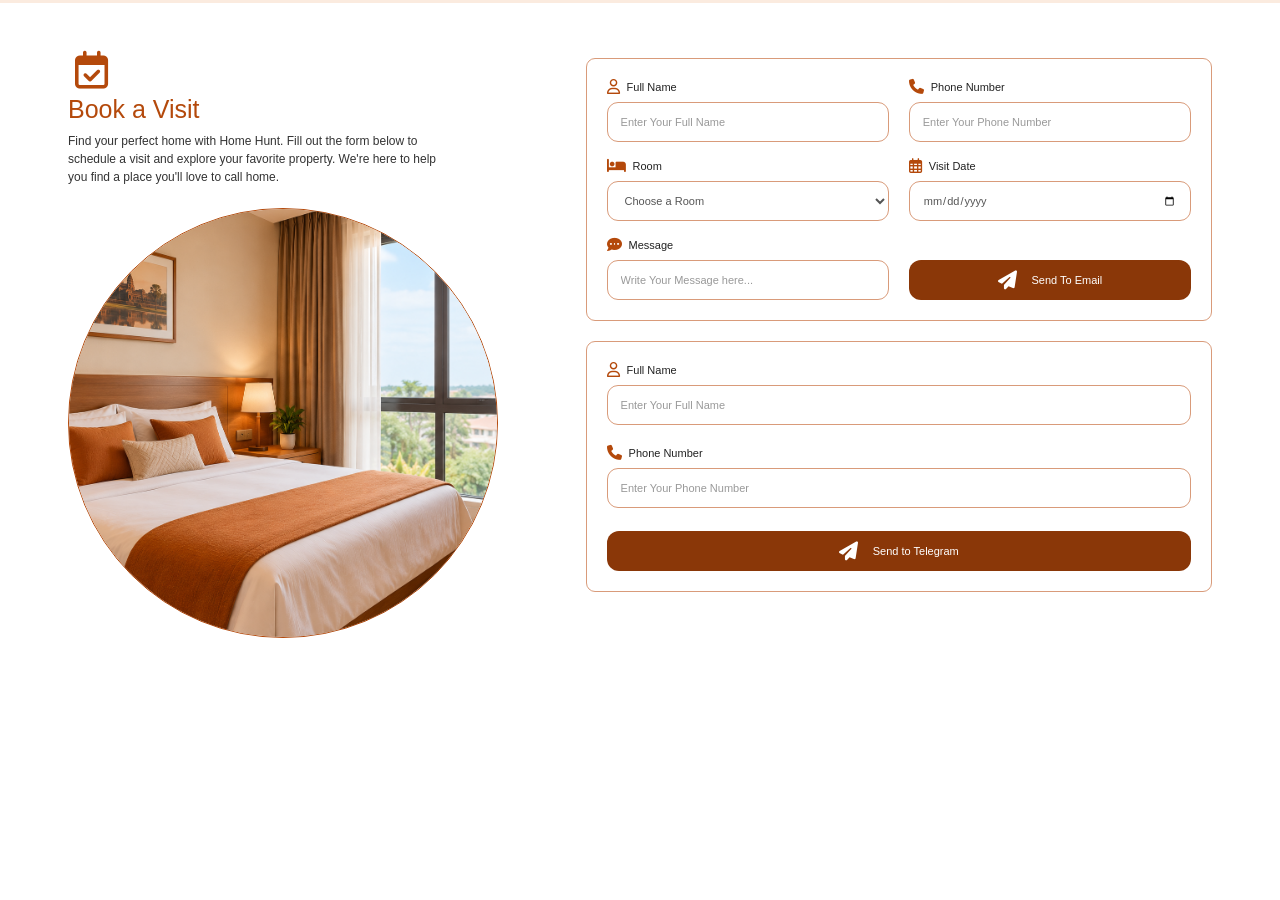
==== booknow.html @ 2856c944 "booknow" ====
<!DOCTYPE html>
<html lang="en">
<head>
    <meta charset="UTF-8">
    <meta name="viewport" content="width=device-width, initial-scale=1.0">
    <title>Home Hunt KH - Book a Visit</title>
    <link rel="stylesheet" href="style-booknow.css">

    <!-- Font Awesome Icons -->
    <link rel="stylesheet"
          href="https://cdnjs.cloudflare.com/ajax/libs/font-awesome/6.5.2/css/all.min.css">
</head>

<body>

    <main class="book-visit-container">

        <!-- LEFT SECTION -->
        <section class="left-section">

            <div class="calendar-icon">
                <i class="fa-regular fa-calendar-check"></i>
            </div>

            <h1>Book a Visit</h1>

            <p class="description">
                Find your perfect home with Home Hunt. Fill out the form below
                to schedule a visit and explore your favorite property.
                We're here to help you find a place you'll love to call home.
            </p>

            <div class="bedroom-image">
                <img
                    src="Pictures/1225439f-7d22-47d1-ad67-9767f32e167a.png"
                    alt="Beautiful bedroom"
                >
            </div>

        </section>


        <!-- RIGHT SECTION -->
        <section class="right-section">

            <!-- EMAIL FORM -->
            <form class="form-card email-form">

                <div class="form-grid">

                    <!-- Full Name -->
                    <div class="form-group">
                        <label for="email-name">
                            <i class="fa-regular fa-user"></i>
                            Full Name
                        </label>

                        <input
                            type="text"
                            id="email-name"
                            name="name"
                            placeholder="Enter Your Full Name"
                            required
                        >
                    </div>


                    <!-- Phone Number -->
                    <div class="form-group">
                        <label for="email-phone">
                            <i class="fa-solid fa-phone"></i>
                            Phone Number
                        </label>

                        <input
                            type="tel"
                            id="email-phone"
                            name="phone"
                            placeholder="Enter Your Phone Number"
                            required
                        >
                    </div>


                    <!-- Room -->
                    <div class="form-group">
                        <label for="room">
                            <i class="fa-solid fa-bed"></i>
                            Room
                        </label>

                        <select id="room" name="room" required>
                            <option value="" selected disabled>
                                Choose a Room
                            </option>
                            <option value="single-room">Single Room</option>
                            <option value="double-room">Double Room</option>
                            <option value="apartment">Apartment</option>
                            <option value="villa">Villa</option>
                        </select>
                    </div>


                    <!-- Visit Date -->
                    <div class="form-group">
                        <label for="visit-date">
                            <i class="fa-regular fa-calendar-days"></i>
                            Visit Date
                        </label>

                        <input
                            type="date"
                            id="visit-date"
                            name="visit-date"
                            required
                        >
                    </div>


                    <!-- Message -->
                    <div class="form-group">
                        <label for="message">
                            <i class="fa-solid fa-comment-dots"></i>
                            Message
                        </label>

                        <input
                            type="text"
                            id="message"
                            name="message"
                            placeholder="Write Your Message here..."
                        >
                    </div>


                    <!-- Email Button -->
                    <div class="button-group">
                        <button type="button" class="send-button">
                            <i class="fa-solid fa-paper-plane"></i>
                            <span>Send To Email</span>
                        </button>
                    </div>

                </div>

            </form>


            <!-- TELEGRAM FORM -->
            <form class="form-card telegram-form">

                <!-- Full Name -->
                <div class="form-group">
                    <label for="telegram-name">
                        <i class="fa-regular fa-user"></i>
                        Full Name
                    </label>

                    <input
                        type="text"
                        id="telegram-name"
                        name="telegram-name"
                        placeholder="Enter Your Full Name"
                        required
                    >
                </div>


                <!-- Phone Number -->
                <div class="form-group">
                    <label for="telegram-phone">
                        <i class="fa-solid fa-phone"></i>
                        Phone Number
                    </label>

                    <input
                        type="tel"
                        id="telegram-phone"
                        name="telegram-phone"
                        placeholder="Enter Your Phone Number"
                        required
                    >
                </div>


                <!-- Telegram Button -->
                <button type="button" class="send-button telegram-button">
                    <i class="fa-solid fa-paper-plane"></i>
                    <span>Send to Telegram</span>
                </button>

            </form>

        </section>

    </main>

</body>
</html>
---- style-booknow.css ----
/* =========================
   GENERAL STYLES
========================= */

* {
    margin: 0;
    padding: 0;
    box-sizing: border-box;
}

body {
    font-family: Arial, Helvetica, sans-serif;
    background-color: #ffffff;
    color: #333333;
    border-top: 3px solid #FBEBDF;
}

.book-visit-container {
    width: 100%;
    max-width: 1200px;
    min-height: 435px;
    margin: 0 auto;
    padding: 45px 28px 30px;

    display: flex;
    justify-content: space-between;
    align-items: flex-start;
    gap: 45px;
}


/* =========================
   LEFT SECTION
========================= */

.left-section {
    width: 43%;
    display: flex;
    flex-direction: column;
    align-items: flex-start;
}


/* Calendar Icon */

.calendar-icon {
    width: 46px;
    height: 43px;

    display: flex;
    justify-content: center;
    align-items: center;

    color: #B4490B;
    font-size: 38px;

    margin-bottom: 4px;
}


/* Title */

.left-section h1 {
    color: #B4490B;
    font-size: 25px;
    font-weight: 500;
    margin-bottom: 8px;
}


/* Description */

.description {
    max-width: 390px;
    font-size: 12px;
    line-height: 1.5;
    color: #333333;
    margin-bottom: 22px;
}


/* Bedroom Image */

.bedroom-image {
    width: 100%;
    max-width: 430px;
    aspect-ratio: 1 / 1;

    border: 1px solid #B4490B;
    border-radius: 50%;

    overflow: hidden;
}

.bedroom-image img {
    width: 100%;
    height: 100%;

    display: block;
    object-fit: cover;
    object-position: center;
}


/* =========================
   RIGHT SECTION
========================= */

.right-section {
    width: 57%;

    display: flex;
    flex-direction: column;
    gap: 20px;

    padding-top: 10px;
}


/* Form Cards */

.form-card {
    width: 100%;
    padding: 20px;

    border: 1px solid #D99B7A;
    border-radius: 9px;

    background-color: #ffffff;
}


/* =========================
   EMAIL FORM
========================= */

.form-grid {
    display: grid;
    grid-template-columns: 1fr 1fr;
    gap: 16px 20px;
}


/* Form Groups */

.form-group {
    width: 100%;
    display: flex;
    flex-direction: column;
    gap: 8px;
}


/* Labels */

.form-group label {
    display: flex;
    align-items: center;
    gap: 7px;

    font-size: 11px;
    color: #222222;
    font-weight: 500;
}

.form-group label i {
    color: #B4490B;
    font-size: 15px;
}


/* Inputs and Select */

.form-group input,
.form-group select {
    width: 100%;
    height: 40px;

    padding: 0 13px;

    border: 1px solid #D99B7A;
    border-radius: 11px;

    outline: none;
    background-color: #ffffff;

    font-family: inherit;
    font-size: 11px;
    color: #555555;

    transition: border-color 0.3s ease;
}


/* Placeholder */

.form-group input::placeholder {
    color: #999999;
}


/* Focus Effect */

.form-group input:focus,
.form-group select:focus {
    border-color: #B4490B;
}


/* =========================
   BUTTONS
========================= */

.button-group {
    display: flex;
    align-items: flex-end;
}

.send-button {
    width: 100%;
    height: 40px;

    display: flex;
    justify-content: center;
    align-items: center;
    gap: 15px;

    border: none;
    border-radius: 12px;

    background-color: #8A3708;
    color: #ffffff;

    font-family: inherit;
    font-size: 11px;

    cursor: pointer;
    transition: background-color 0.3s ease;
}

.send-button i {
    font-size: 19px;
}

.send-button:hover {
    background-color: #B4490B;
}


/* =========================
   TELEGRAM FORM
========================= */

.telegram-form {
    display: flex;
    flex-direction: column;
    gap: 20px;
}


/* Telegram Button */

.telegram-button {
    margin-top: 3px;
}


/* =========================
   RESPONSIVE DESIGN
========================= */

@media (max-width: 768px) {

    .book-visit-container {
        flex-direction: column;
        align-items: center;
        padding: 30px 20px;
        gap: 30px;
    }

    .left-section,
    .right-section {
        width: 100%;
    }

    .left-section {
        align-items: center;
        text-align: center;
    }

    .description {
        max-width: 450px;
    }

    .bedroom-image {
        width: 75%;
        max-width: 350px;
    }

    .right-section {
        padding-top: 0;
    }

    .form-card {
        padding: 18px;
    }

}


@media (max-width: 480px) {

    .book-visit-container {
        padding: 25px 15px;
    }

    .form-grid {
        grid-template-columns: 1fr;
        gap: 18px;
    }

    .form-card {
        padding: 16px;
    }

    .left-section h1 {
        font-size: 23px;
    }

    .bedroom-image {
        width: 85%;
    }

    .form-group input,
    .form-group select {
        height: 42px;
    }

}
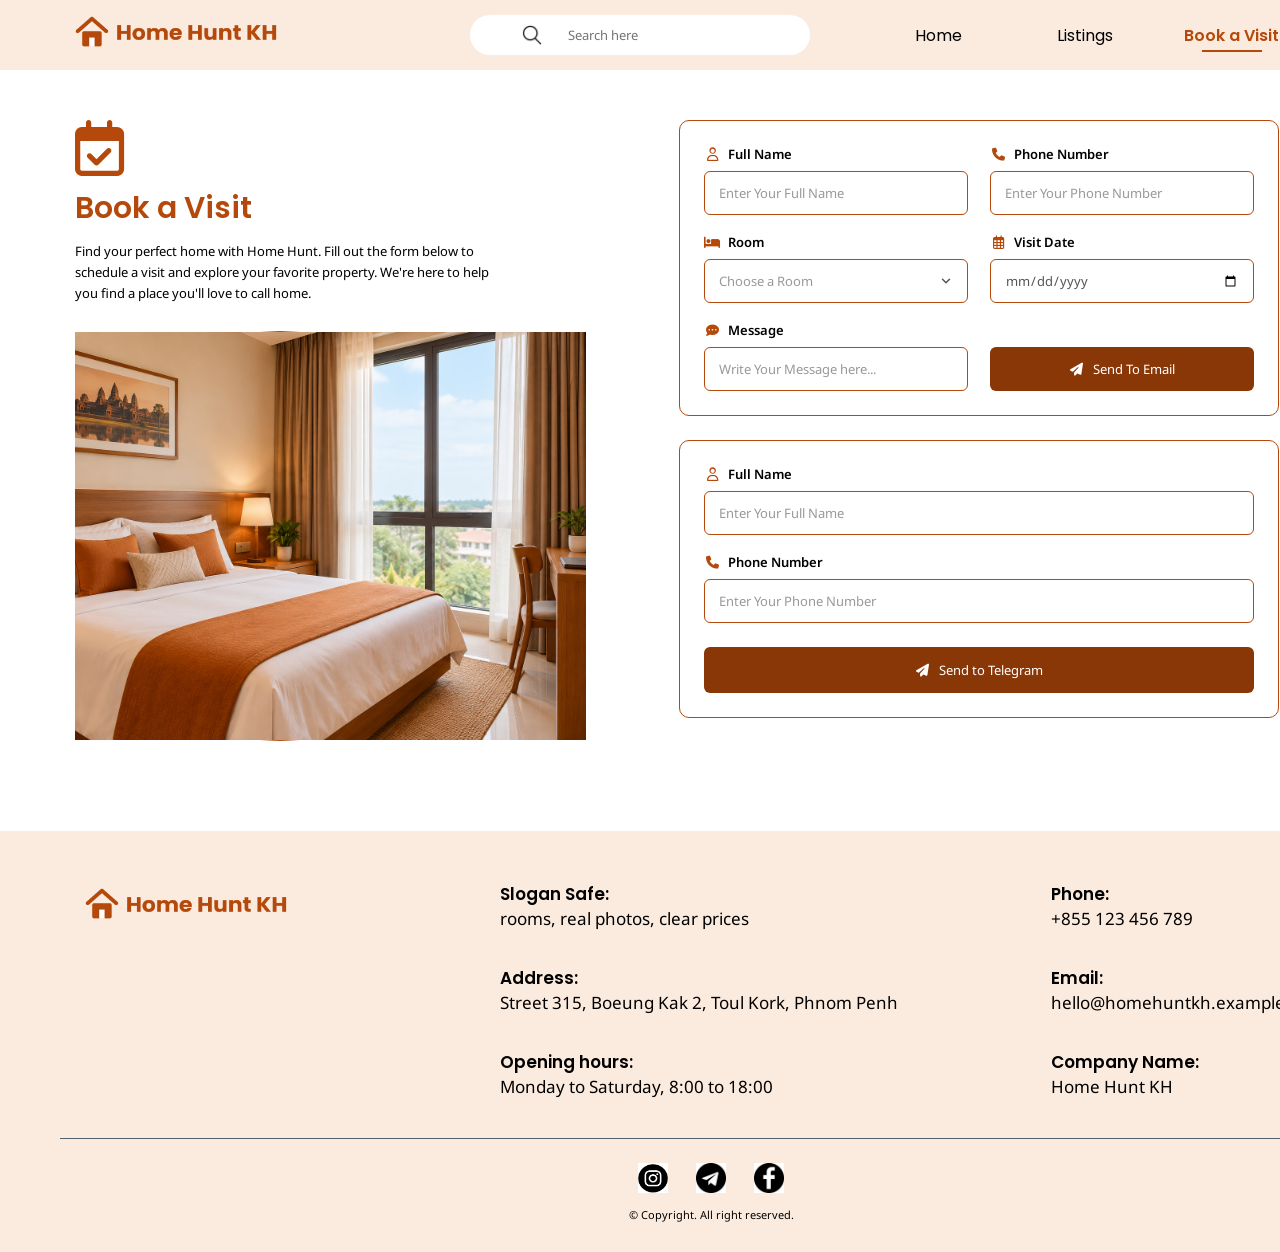
==== commit 095e8e6f: "Just Changed" ====
--- a/booknow.html
+++ b/booknow.html
@@ -9,9 +9,60 @@
     <!-- Font Awesome Icons -->
     <link rel="stylesheet"
           href="https://cdnjs.cloudflare.com/ajax/libs/font-awesome/6.5.2/css/all.min.css">
+    <link rel="preconnect" href="https://fonts.googleapis.com">
+    <link rel="preconnect" href="https://fonts.gstatic.com" crossorigin>
+    <link href="https://fonts.googleapis.com/css2?family=Noto+Sans:wght@400;600&family=Poppins:wght@400;600;700&display=swap" rel="stylesheet">
+    <link rel="icon" href="/image/icon.png">
+    <script>
+        document.addEventListener('DOMContentLoaded', function () {
+            const links = document.querySelectorAll('.nav-bar-header a');
+            const currentPage = window.location.pathname.split('/').pop() || 'index.html';
+
+            function setActive(activeLink) {
+                links.forEach(function (l) {
+                    l.classList.remove('active');
+                });
+                activeLink.classList.add('active');
+            }
+
+            links.forEach(function (link) {
+                // if the link goes to the page you are on, mark it active
+                if (link.getAttribute('href') === currentPage) {
+                    setActive(link);
+                }
+
+                // when you click a link, move the active style to it
+                link.addEventListener('click', function () {
+                    setActive(link);
+                });
+            });
+        });
+    </script>
 </head>
 
 <body>
+        <header>
+            <div class="container-header">
+
+                <div class="logo-icon-header">
+                    <img src="/image/logo.png" alt="logo" style="width: 231px; height: 47px;">
+                </div>
+                
+                <div class="search-header">
+                    <div class="icon-search">
+                        <img src="/image/icon search.jpg" alt="icon">
+                        <input type="text" placeholder="Search here">
+                    </div>
+                </div>
+
+                <div class="nav-bar-header">
+                    <a href="index.html" class="active" data-text="Home">Home</a>
+                    <a href="listing.html" data-text="Listings">Listings</a>
+                    <a href="booknow.html" data-text="Book a Visit">Book a Visit</a>
+                </div>
+
+            </div>
+        </header>
 
     <main class="book-visit-container">
 
@@ -194,6 +245,58 @@
         </section>
 
     </main>
-
+<footer>
+
+        <div class="container-footer">
+            <div class="logo-footer">
+                <img src="/image/logo.png" alt="logo" style="width: 231px; height: 47px;">
+            </div>
+
+            <div class="text-left">
+                <div>
+                    <p>Slogan Safe:</p>
+                    <p>rooms, real photos, clear prices</p>
+                </div>
+
+                <div>
+                    <p>Address:</p>
+                    <p>Street 315, Boeung Kak 2, Toul Kork, Phnom Penh</p>
+                </div>
+
+                <div>
+                    <p>Opening hours:</p>
+                    <p>Monday to Saturday, 8:00 to 18:00</p>
+                </div>
+
+            </div>
+
+            <div class="text-right">
+                <div>
+                    <p>Phone:</p>
+                    <p>+855 123 456 789</p>
+                </div>
+                <div>
+                    <p>Email:</p>
+                    <p>hello@homehuntkh.example</p>
+                </div>
+
+                <div>
+                    <p>Company Name:</p>
+                    <p>Home Hunt KH</p>
+                </div>
+
+            </div>
+
+            <div class="line"></div>
+
+            <div class="container-footer-social">
+                <div><a href="#"><img src="/image/instagram.jpg" alt="instagram" style="width: 30px; height: 30px;"></a></div>
+                <div><a href="#"><img src="/image/telegram.jpg"  alt="telegram" style="width: 30px; height: 30px;"></a></div>
+                <div><a href="#"><img src="/image/facebook.jpg"  alt="facebook" style="width: 30px; height: 30px;"></a></div>
+                <div>&copy; Copyright. All right reserved.</div>
+            </div>
+        </div>
+
+     </footer>
 </body>
 </html>
--- a/style-booknow.css
+++ b/style-booknow.css
@@ -1,339 +1,469 @@
-/* =========================
-   GENERAL STYLES
-========================= */
-
-* {
+*{
     margin: 0;
     padding: 0;
     box-sizing: border-box;
-}
-
-body {
-    font-family: Arial, Helvetica, sans-serif;
-    background-color: #ffffff;
-    color: #333333;
-    border-top: 3px solid #FBEBDF;
-}
-
-.book-visit-container {
+    overflow-x: hidden;
+    width: 1440px;
+    scroll-behavior: smooth;
+}
+body{
+    font-family: 'Noto Sans', sans-serif;
+}
+
+input,
+select,
+button,
+textarea{
+    font-family: inherit;
+}
+
+h1, h2, h3, h4{
+    font-family: 'Poppins', 'Noto Sans', sans-serif;
+}
+/*Header of the website*/
+header{
+    position: fixed;
+    top: 0;
+    left: 0;
     width: 100%;
-    max-width: 1200px;
-    min-height: 435px;
-    margin: 0 auto;
-    padding: 45px 28px 30px;
-
+    z-index: 1000;
+}
+.container-header{
+     width: 1440px;
+    height: 70px;
+
+    background-color: #FBEBDF;
+
+    padding-left: 60px;
+
+    display: flex;
+    flex-direction: row;
+    justify-content: space-around;
+    align-items: center;
+
+}
+.icon-search {
+    width: 340px;
+    height: 40px;
+    background-color: white;
+    border-radius: 30px;
+    padding-left: 50px;
+    padding-right: 24px;
+    display: flex;
+    align-items: center;
+    gap: 24px;
+}
+
+.icon-search img {
+    width: 24px;
+    height: 24px;
+    }
+
+    .icon-search input {
+    flex: 1;
+    border: none;
+    outline: none;
+    background: transparent;
+    font-size: 13px;
+}
+.nav-bar-header{
     display: flex;
     justify-content: space-between;
+    align-items: center;
+    gap: 30px;
+
+    font-family: 'Poppins', 'Noto Sans', sans-serif;
+    font-size: 16px;
+
+    margin-right: 150px;
+}
+
+.nav-bar-header a{
+    position: relative;
+    display: inline-flex;
+    flex-direction: column;
+    align-items: center;
+    padding: 4px 0;
+
+    text-decoration: none;
+    color: #000;
+    transition: color 0.3s ease;
+}
+
+.nav-bar-header a::before{
+    content: attr(data-text);
+    font-weight: 600;
+    height: 0;
+    overflow: hidden;
+    visibility: hidden;
+}
+
+/* the line under the text */
+.nav-bar-header a::after{
+    content: "";
+    position: absolute;
+    left: 0;
+    bottom: 0;
+    width: 60px;
+    height: 2px;
+    background-color: #B4490B;          
+
+    transform: scaleX(0);               
+    transform-origin: left;             
+    transition: transform 0.3s ease;
+
+    margin-left: 29px;
+}
+
+/* on hover (and keyboard focus) */
+.nav-bar-header a:hover,
+.nav-bar-header a:focus-visible{
+    color: #B4490B;
+    font-weight: 600;
+}
+
+.nav-bar-header a:hover::after,
+.nav-bar-header a:focus-visible::after{
+    transform: scaleX(1);               
+}
+.nav-bar-header a.active{
+    color: #B4490B;
+    font-weight: 600;
+}
+
+.nav-bar-header a.active::after{
+    transform: scaleX(1);
+}
+
+/*Book a Visit*/
+.book-visit-container{
+    width: 1204px;
+    margin: 120px 0 90px 75px;
+
+    display: grid;
+    grid-template-columns: 1fr 600px;
+    column-gap: 64px;
+    align-items: start;
+}
+
+.book-visit-container *{
+    width: auto;
+    overflow: visible;
+}
+
+/* left side */
+.book-visit-container .left-section{
+    display: flex;
+    flex-direction: column;
     align-items: flex-start;
-    gap: 45px;
-}
-
-
-/* =========================
-   LEFT SECTION
-========================= */
-
-.left-section {
-    width: 43%;
-    display: flex;
-    flex-direction: column;
-    align-items: flex-start;
-}
-
-
-/* Calendar Icon */
-
-.calendar-icon {
-    width: 46px;
-    height: 43px;
-
-    display: flex;
-    justify-content: center;
-    align-items: center;
-
+}
+
+.book-visit-container .calendar-icon i{
+    font-size: 56px;
     color: #B4490B;
-    font-size: 38px;
-
-    margin-bottom: 4px;
-}
-
-
-/* Title */
-
-.left-section h1 {
+}
+
+.book-visit-container .left-section h1{
+    margin-top: 10px;
+    font-family: 'Poppins', 'Noto Sans', sans-serif;
+    font-size: 30px;
+    font-weight: 600;
     color: #B4490B;
-    font-size: 25px;
-    font-weight: 500;
-    margin-bottom: 8px;
-}
-
-
-/* Description */
-
-.description {
-    max-width: 390px;
-    font-size: 12px;
-    line-height: 1.5;
-    color: #333333;
-    margin-bottom: 22px;
-}
-
-
-/* Bedroom Image */
-
-.bedroom-image {
-    width: 100%;
-    max-width: 430px;
-    aspect-ratio: 1 / 1;
-
+}
+
+.book-visit-container .description{
+    max-width: 420px;
+    margin-top: 10px;
+    font-family: 'Noto Sans', sans-serif;
+    font-size: 13px;
+    line-height: 1.6;
+    color: #000;
+}
+
+.book-visit-container .bedroom-image{
+    margin-top: 28px;
+}
+
+.book-visit-container .bedroom-image img{
+    display: block;
+    width: 410px;
+    height: 410px;
+    object-fit: cover;
+    object-position: center;
     border: 1px solid #B4490B;
     border-radius: 50%;
-
-    overflow: hidden;
-}
-
-.bedroom-image img {
-    width: 100%;
-    height: 100%;
-
-    display: block;
-    object-fit: cover;
-    object-position: center;
-}
-
-
-/* =========================
-   RIGHT SECTION
-========================= */
-
-.right-section {
-    width: 57%;
-
-    display: flex;
-    flex-direction: column;
-    gap: 20px;
-
-    padding-top: 10px;
-}
-
-
-/* Form Cards */
-
-.form-card {
-    width: 100%;
-    padding: 20px;
-
-    border: 1px solid #D99B7A;
-    border-radius: 9px;
-
-    background-color: #ffffff;
-}
-
-
-/* =========================
-   EMAIL FORM
-========================= */
-
-.form-grid {
+}
+
+/* right side */
+.book-visit-container .right-section{
+    display: flex;
+    flex-direction: column;
+    gap: 24px;
+}
+
+.book-visit-container .form-card{
+    padding: 24px;
+    background: #fff;
+    border: 1px solid #B4490B;
+    border-radius: 10px;
+}
+
+.book-visit-container .email-form .form-grid{
     display: grid;
     grid-template-columns: 1fr 1fr;
-    gap: 16px 20px;
-}
-
-
-/* Form Groups */
-
-.form-group {
+    gap: 18px 22px;
+}
+
+.book-visit-container .telegram-form{
+    display: flex;
+    flex-direction: column;
+    gap: 18px;
+}
+
+.book-visit-container .form-group{
+    display: flex;
+    flex-direction: column;
+    gap: 8px;
+}
+
+.book-visit-container .form-group label{
+    display: flex;
+    align-items: center;
+    gap: 8px;
+    font-family: 'Noto Sans', sans-serif;
+    font-size: 13px;
+    font-weight: 600;
+    color: #000;
+}
+
+.book-visit-container .form-group label i{
+    width: 16px;
+    text-align: center;
+    color: #B4490B;
+}
+
+.book-visit-container .form-group input,
+.book-visit-container .form-group select{
     width: 100%;
-    display: flex;
-    flex-direction: column;
-    gap: 8px;
-}
-
-
-/* Labels */
-
-.form-group label {
-    display: flex;
-    align-items: center;
-    gap: 7px;
-
+    height: 44px;
+    padding: 0 14px;
+
+    font-family: 'Noto Sans', sans-serif;
+    font-size: 13px;
+    color: #000;
+
+    background-color: #fff;
+    border: 1px solid #B4490B;
+    border-radius: 6px;
+    outline: none;
+}
+
+.book-visit-container .form-group input::placeholder{
+    color: #999;
+}
+
+.book-visit-container .form-group select{
+    cursor: pointer;
+    appearance: none;
+    -webkit-appearance: none;
+    padding-right: 40px;
+
+    background-image: url("data:image/svg+xml,%3Csvg xmlns='http://www.w3.org/2000/svg' viewBox='0 0 24 24' fill='none' stroke='%23555' stroke-width='2.5' stroke-linecap='round' stroke-linejoin='round'%3E%3Cpolyline points='6 9 12 15 18 9'/%3E%3C/svg%3E");
+    background-repeat: no-repeat;
+    background-position: right 14px center;
+    background-size: 14px 14px;
+}
+
+.book-visit-container .form-group select:required:invalid{
+    color: #999;
+}
+
+.book-visit-container .form-group input[type="date"]{
+    color: #555;
+    cursor: pointer;
+}
+
+.book-visit-container .form-group input:focus,
+.book-visit-container .form-group select:focus{
+    box-shadow: 0 0 0 3px rgba(180, 73, 11, 0.25);
+}
+
+/* buttons */
+.book-visit-container .button-group{
+    display: flex;
+    align-items: flex-end;
+}
+
+.book-visit-container .send-button{
+    width: 100%;
+    height: 44px;
+
+    display: flex;
+    align-items: center;
+    justify-content: center;
+    gap: 10px;
+
+    font-family: 'Noto Sans', sans-serif;
+    font-size: 13px;
+    color: #fff;
+
+    background-color: #8A3708;
+    border: none;
+    border-radius: 6px;
+    cursor: pointer;
+    transition: background-color 0.2s ease;
+}
+
+.book-visit-container .send-button:hover{
+    background-color: #B4490B;
+}
+
+.book-visit-container .telegram-button{
+    height: 46px;
+    margin-top: 6px;
+}
+
+/*Footer of the website*/
+footer{
+    width: 100%;
+    background-color: #FBEBDF;
+}
+
+footer .container-footer{
+    width: 1440px;
+    padding: 50px 60px 30px 60px;
+
+    display: grid;
+    grid-template-columns: repeat(3, 440px);
+    align-items: start;
+}
+
+footer .container-footer *{
+    width: auto;
+    overflow: visible;
+}
+.logo-footer{
+    margin-left: 10px;
+}
+footer .container-footer .text-left{
+    display: flex;
+    flex-direction: column;
+    gap: 35px;
+}
+
+footer .container-footer .text-right{
+    display: grid;
+    grid-template-columns: max-content;
+    justify-content: end;
+    row-gap: 35px;
+    padding-right: 95px;
+}
+footer .container-footer p{
+    margin: 0;
+    font-family: 'Noto Sans', sans-serif;
+    font-size: 17px;
+    color: #000;
+    white-space: nowrap;
+}
+
+footer .container-footer p:first-child{
+    font-family: 'Poppins', 'Noto Sans', sans-serif;
+    font-weight: 600;
+}
+
+footer .container-footer .line{
+    grid-column: 1 / -1;
+    height: 1px;
+    background-color: #52606D;
+    margin: 40px 18px 24px 0;
+}
+
+footer .container-footer .container-footer-social{
+    grid-column: 1 / -1;
+    margin-right: 18px;
+
+    display: flex;
+    flex-direction: row;
+    flex-wrap: wrap;
+    justify-content: center;
+    align-items: center;
+    gap: 14px 28px;
+}
+
+footer .container-footer .container-footer-social > div{
+    flex: 0 0 auto;
+}
+
+footer .container-footer .container-footer-social a{
+    display: block;
+    line-height: 0;
+}
+
+footer .container-footer .container-footer-social img{
+    display: block;
+    border-radius: 50%;
+}
+
+footer .container-footer .container-footer-social > div:last-child{
+    flex: 0 0 100%;
+    text-align: center;
+    font-family: 'Noto Sans', sans-serif;
     font-size: 11px;
-    color: #222222;
-    font-weight: 500;
-}
-
-.form-group label i {
-    color: #B4490B;
-    font-size: 15px;
-}
-
-
-/* Inputs and Select */
-
-.form-group input,
-.form-group select {
-    width: 100%;
-    height: 40px;
-
-    padding: 0 13px;
-
-    border: 1px solid #D99B7A;
-    border-radius: 11px;
-
-    outline: none;
-    background-color: #ffffff;
-
-    font-family: inherit;
-    font-size: 11px;
-    color: #555555;
-
-    transition: border-color 0.3s ease;
-}
-
-
-/* Placeholder */
-
-.form-group input::placeholder {
-    color: #999999;
-}
-
-
-/* Focus Effect */
-
-.form-group input:focus,
-.form-group select:focus {
-    border-color: #B4490B;
-}
-
-
-/* =========================
-   BUTTONS
-========================= */
-
-.button-group {
-    display: flex;
-    align-items: flex-end;
-}
-
-.send-button {
-    width: 100%;
-    height: 40px;
-
-    display: flex;
-    justify-content: center;
-    align-items: center;
-    gap: 15px;
-
-    border: none;
-    border-radius: 12px;
-
-    background-color: #8A3708;
-    color: #ffffff;
-
-    font-family: inherit;
-    font-size: 11px;
-
-    cursor: pointer;
-    transition: background-color 0.3s ease;
-}
-
-.send-button i {
-    font-size: 19px;
-}
-
-.send-button:hover {
-    background-color: #B4490B;
-}
-
-
-/* =========================
-   TELEGRAM FORM
-========================= */
-
-.telegram-form {
-    display: flex;
-    flex-direction: column;
-    gap: 20px;
-}
-
-
-/* Telegram Button */
-
-.telegram-button {
-    margin-top: 3px;
-}
-
-
-/* =========================
-   RESPONSIVE DESIGN
-========================= */
-
-@media (max-width: 768px) {
-
-    .book-visit-container {
-        flex-direction: column;
-        align-items: center;
-        padding: 30px 20px;
-        gap: 30px;
-    }
-
-    .left-section,
-    .right-section {
+    color: #000;
+}
+
+/*Tablet and phone*/
+@media (max-width: 1200px){
+    .container-header{
         width: 100%;
-    }
-
-    .left-section {
-        align-items: center;
-        text-align: center;
-    }
-
-    .description {
-        max-width: 450px;
-    }
-
-    .bedroom-image {
-        width: 75%;
-        max-width: 350px;
-    }
-
-    .right-section {
-        padding-top: 0;
-    }
-
-    .form-card {
+        height: auto;
+        padding: 12px 16px;
+        flex-wrap: wrap;
+        justify-content: center;
+        gap: 10px 24px;
+    }
+
+    .nav-bar-header{
+        margin-right: 0;
+    }
+
+    .book-visit-container{
+        width: auto;
+        margin: 150px 16px 60px 16px;
+        grid-template-columns: 1fr;
+        row-gap: 40px;
+    }
+
+    .book-visit-container .bedroom-image img{
+        width: 100%;
+        max-width: 410px;
+        height: auto;
+        aspect-ratio: 1 / 1;
+    }
+
+    footer .container-footer{
+        width: 100%;
+        padding: 36px 20px 24px 20px;
+        grid-template-columns: 1fr;
+        row-gap: 28px;
+    }
+
+    footer .container-footer .text-right{
+        justify-content: start;
+        padding-right: 0;
+    }
+
+    footer .container-footer .line{
+        margin: 12px 0;
+    }
+}
+
+@media (max-width: 650px){
+    .book-visit-container .email-form .form-grid{
+        grid-template-columns: 1fr;
+    }
+
+    .book-visit-container .form-card{
         padding: 18px;
     }
-
-}
-
-
-@media (max-width: 480px) {
-
-    .book-visit-container {
-        padding: 25px 15px;
-    }
-
-    .form-grid {
-        grid-template-columns: 1fr;
-        gap: 18px;
-    }
-
-    .form-card {
-        padding: 16px;
-    }
-
-    .left-section h1 {
-        font-size: 23px;
-    }
-
-    .bedroom-image {
-        width: 85%;
-    }
-
-    .form-group input,
-    .form-group select {
-        height: 42px;
-    }
-
 }
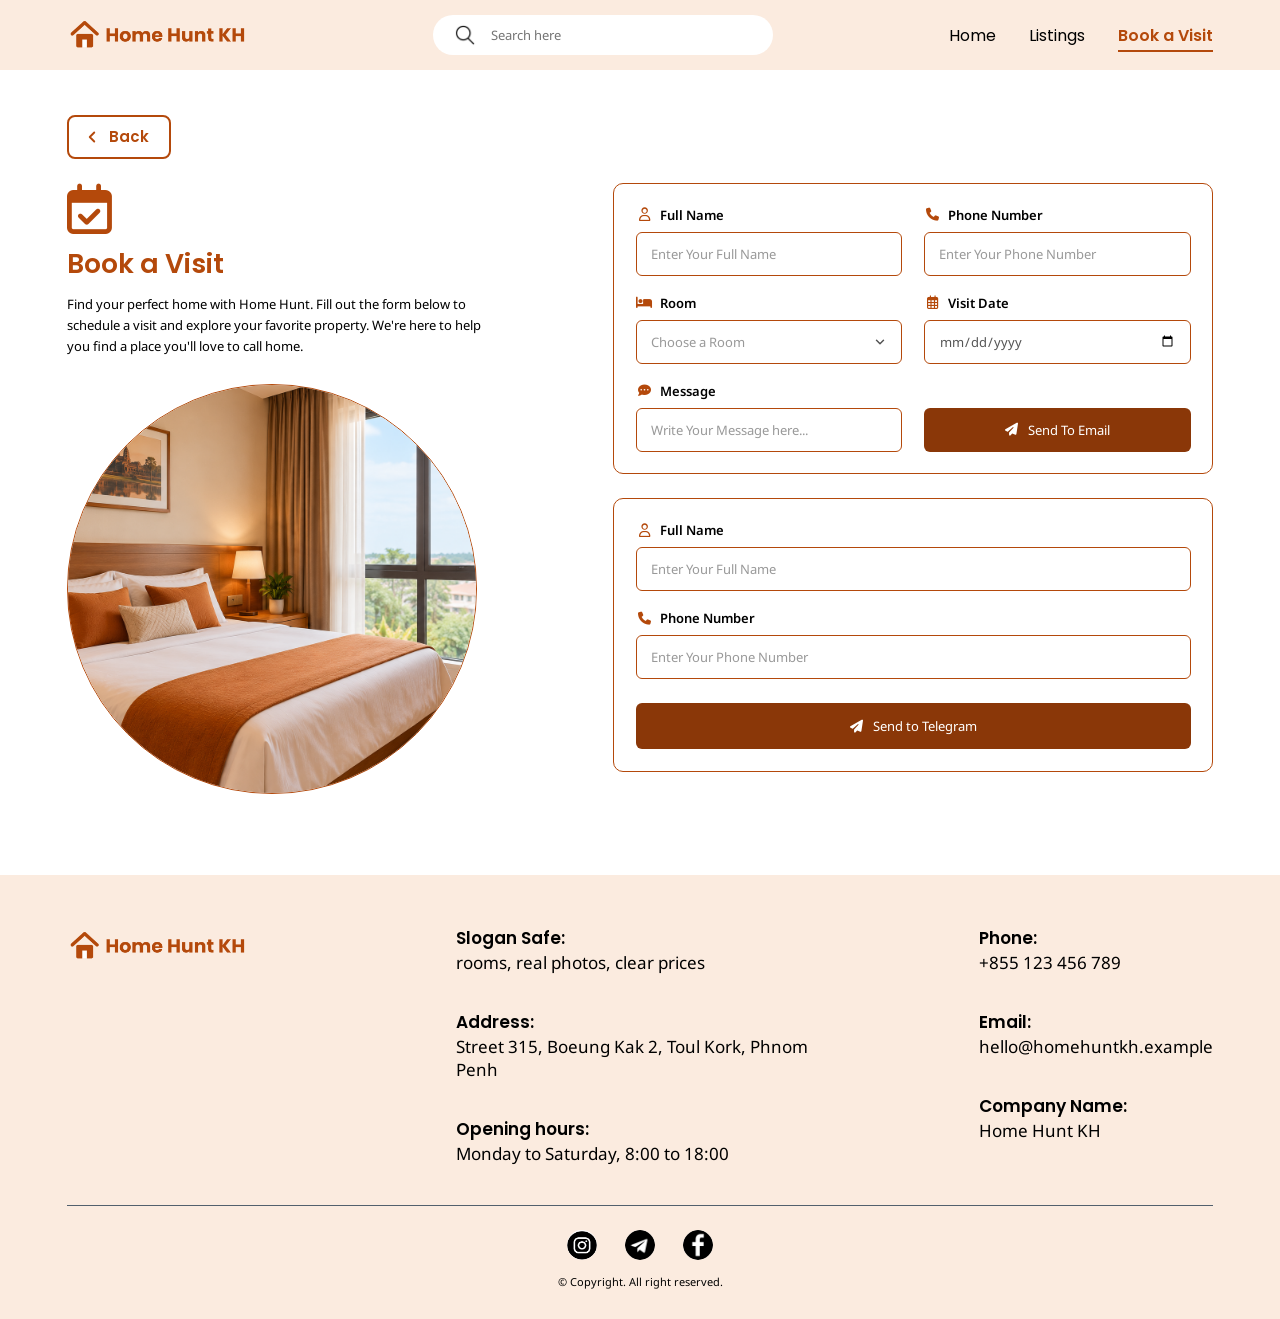
==== commit df91ac9f: "No More" ====
--- a/booknow.html
+++ b/booknow.html
@@ -56,15 +56,23 @@
                 </div>
 
                 <div class="nav-bar-header">
-                    <a href="index.html" class="active" data-text="Home">Home</a>
+                    <a href="index.html" data-text="Home">Home</a>
                     <a href="listing.html" data-text="Listings">Listings</a>
-                    <a href="booknow.html" data-text="Book a Visit">Book a Visit</a>
+                    <a href="booknow.html" class="active" data-text="Book a Visit">Book a Visit</a>
                 </div>
 
             </div>
         </header>
 
     <main class="book-visit-container">
+
+        <!-- Back button: goes to the page the visitor came from (falls back to Listings) -->
+        <div class="back-bar">
+            <a href="listing.html" class="back-button" onclick="if (history.length > 1) { history.back(); return false; }">
+                <svg width="18" height="18" viewBox="0 0 24 24" fill="none" stroke="currentColor" stroke-width="2.5" stroke-linecap="round" stroke-linejoin="round" aria-hidden="true"><polyline points="15 18 9 12 15 6"/></svg>
+                <span>Back</span>
+            </a>
+        </div>
 
         <!-- LEFT SECTION -->
         <section class="left-section">
--- a/style-booknow.css
+++ b/style-booknow.css
@@ -1,81 +1,186 @@
-*{
+/* ==========================================================
+   BOOK A VISIT PAGE - RESPONSIVE + ALIGNED STYLESHEET
+   One shared content width (--max) and one shared side gutter
+   (--edge) are used by the header, hero text, filter, rooms,
+   trust section and footer, so every section starts and ends
+   on the same left / right line on every screen size.
+
+   Needs this in the <head> of every HTML page:
+   <meta name="viewport" content="width=device-width, initial-scale=1">
+   ========================================================== */
+
+:root{
+    --brand: #B4490B;
+    --brand-dark: #8A3708;
+    --cream: #FBEBDF;
+
+    --max: 1290px;                         /* content width on big screens   */
+    --edge: clamp(16px, 5.2vw, 75px);      /* side gutter                    */
+    --header-h: 70px;                      /* header height (grows on phones)*/
+    --logo-shift: -10px;                   /* nudge logo left/right to line up (0 = none) */
+
+    /* side padding for FULL-WIDTH bars (header, hero, footer):
+       centres the content at --max and never goes below --edge */
+    --pad: max(var(--edge), calc((100% - var(--max)) / 2));
+    /* width + centring for BOXED sections (filter, rooms, trust) */
+    --box: min(var(--max), calc(100% - 2 * var(--edge)));
+}
+
+*,
+*::before,
+*::after{
     margin: 0;
     padding: 0;
     box-sizing: border-box;
+}
+
+html{
+    scroll-behavior: smooth;
+    scroll-padding-top: calc(var(--header-h) + 10px);
+    -webkit-text-size-adjust: 100%;
+}
+
+body{
+    width: 100%;
     overflow-x: hidden;
-    width: 1440px;
-    scroll-behavior: smooth;
-}
+    overflow-x: clip;
+}
+
+img{
+    display: block;
+    max-width: 100%;
+}
+
+button, input, select, textarea{
+    font: inherit;
+}
+
 body{
     font-family: 'Noto Sans', sans-serif;
 }
 
-input,
-select,
-button,
-textarea{
-    font-family: inherit;
-}
-
 h1, h2, h3, h4{
     font-family: 'Poppins', 'Noto Sans', sans-serif;
 }
-/*Header of the website*/
+
+@media (prefers-reduced-motion: reduce){
+    *{ scroll-behavior: auto !important; transition: none !important; }
+}
+
+
+/* ==========================================================
+   HEADER
+   ========================================================== */
 header{
     position: fixed;
     top: 0;
     left: 0;
     width: 100%;
     z-index: 1000;
-}
+    background-color: var(--cream);
+}
+
 .container-header{
-     width: 1440px;
-    height: 70px;
-
-    background-color: #FBEBDF;
-
-    padding-left: 60px;
+    width: 100%;
+    min-height: var(--header-h);
+    padding: 0 var(--pad);
+    background-color: var(--cream);
 
     display: flex;
     flex-direction: row;
-    justify-content: space-around;
-    align-items: center;
-
-}
-.icon-search {
-    width: 340px;
+    justify-content: space-between;
+    align-items: center;
+    gap: 12px 24px;
+}
+
+.container-header > *:first-child{ flex: 0 0 auto; }
+
+/* logo (icon + name) in the header and footer: same size rules, scales with the screen */
+.logo-icon-header,
+.logo-footer{
+    display: flex;
+    flex: 0 0 auto;
+    align-items: center;
+    gap: clamp(6px, 0.8vw, 10px);
+    margin: 0;
+    padding: 0;
+    line-height: 1;
+    text-decoration: none;
+}
+
+.logo-icon-header a,
+.logo-footer a{
+    display: flex;
+    align-items: center;
+    gap: inherit;
+    text-decoration: none;
+    color: inherit;
+}
+
+.logo-icon-header img,
+.logo-footer img{
+    display: block;
+    width: auto !important;
+    max-width: none;
+    height: clamp(30px, 3.3vw, 47px) !important;
+    margin: 0 0 0 var(--logo-shift);
+    padding: 0;
+}
+
+.logo-icon-header :is(span, p, h1, h2, h3),
+footer .container-footer .logo-footer :is(span, p, h1, h2, h3){
+    margin: 0;
+    font-family: 'Poppins', 'Noto Sans', sans-serif;
+    font-size: clamp(17px, 1.6vw, 22px);
+    font-weight: 700;
+    line-height: 1.1;
+    color: var(--brand);
+    white-space: nowrap;
+}
+
+.search-header{
+    flex: 0 1 340px;
+    min-width: 0;
+}
+
+.icon-search{
+    width: 100%;
+    min-width: 0;
     height: 40px;
-    background-color: white;
+    padding: 0 24px 0 20px;
+
+    background-color: #fff;
     border-radius: 30px;
-    padding-left: 50px;
-    padding-right: 24px;
-    display: flex;
-    align-items: center;
-    gap: 24px;
-}
-
-.icon-search img {
+
+    display: flex;
+    align-items: center;
+    gap: 14px;
+}
+
+.icon-search img{
+    flex: 0 0 auto;
     width: 24px;
     height: 24px;
-    }
-
-    .icon-search input {
+}
+
+.icon-search input{
     flex: 1;
+    min-width: 0;
     border: none;
     outline: none;
     background: transparent;
     font-size: 13px;
 }
+
 .nav-bar-header{
     display: flex;
-    justify-content: space-between;
+    justify-content: flex-end;
     align-items: center;
     gap: 30px;
+    margin: 0;
 
     font-family: 'Poppins', 'Noto Sans', sans-serif;
     font-size: 16px;
-
-    margin-right: 150px;
 }
 
 .nav-bar-header a{
@@ -87,9 +192,11 @@
 
     text-decoration: none;
     color: #000;
+    white-space: nowrap;
     transition: color 0.3s ease;
 }
 
+/* invisible bold copy of the text: stops the menu jumping when it turns bold */
 .nav-bar-header a::before{
     content: attr(data-text);
     font-weight: 600;
@@ -98,58 +205,98 @@
     visibility: hidden;
 }
 
-/* the line under the text */
+/* line under the text (centred, as wide as the text) */
 .nav-bar-header a::after{
     content: "";
     position: absolute;
     left: 0;
+    right: 0;
     bottom: 0;
-    width: 60px;
     height: 2px;
-    background-color: #B4490B;          
-
-    transform: scaleX(0);               
-    transform-origin: left;             
+    background-color: var(--brand);
+
+    transform: scaleX(0);
+    transform-origin: center;
     transition: transform 0.3s ease;
-
-    margin-left: 29px;
-}
-
-/* on hover (and keyboard focus) */
+}
+
 .nav-bar-header a:hover,
-.nav-bar-header a:focus-visible{
-    color: #B4490B;
+.nav-bar-header a:focus-visible,
+.nav-bar-header a.active{
+    color: var(--brand);
     font-weight: 600;
 }
 
 .nav-bar-header a:hover::after,
-.nav-bar-header a:focus-visible::after{
-    transform: scaleX(1);               
-}
-.nav-bar-header a.active{
-    color: #B4490B;
-    font-weight: 600;
-}
-
+.nav-bar-header a:focus-visible::after,
 .nav-bar-header a.active::after{
     transform: scaleX(1);
 }
 
-/*Book a Visit*/
+/* header: logo + search on the first row, menu on its own row */
+@media (max-width: 900px){
+    :root{ --header-h: 118px; }
+
+    .container-header{
+        padding-top: 10px;
+        padding-bottom: 8px;
+        flex-wrap: wrap;
+    }
+    .search-header{
+        flex: 1 1 180px;
+        max-width: 340px;
+    }
+    .nav-bar-header{
+        order: 3;
+        flex: 0 0 100%;
+        justify-content: flex-start;
+        gap: 22px;
+        font-size: 14px;
+
+        overflow-x: auto;
+        padding-bottom: 2px;
+        scrollbar-width: none;
+    }
+    .nav-bar-header::-webkit-scrollbar{ display: none; }
+}
+
+@media (max-width: 480px){
+    .icon-search{ height: 38px; gap: 10px; padding: 0 14px; }
+    .nav-bar-header{ gap: 18px; font-size: 13px; }
+}
+
+@media (max-width: 360px){
+    .search-header{ flex-basis: 120px; }
+    .icon-search{ padding: 0 12px; gap: 8px; }
+    .nav-bar-header{ gap: 14px; font-size: 12.5px; }
+}
+
+/* phone turned sideways: header scrolls away instead of covering the screen */
+@media (max-height: 500px) and (orientation: landscape) and (max-width: 900px){
+    header{ position: absolute; }
+}
+
+@media (hover: none) and (pointer: coarse){
+    .nav-bar-header a{ padding: 8px 0; }
+}
+
+
+/* ==========================================================
+   BOOK A VISIT
+   2 columns (info + forms) -> 1 column on tablet/phone
+   (no hero on this page, so the top margin clears the header)
+   ========================================================== */
 .book-visit-container{
-    width: 1204px;
-    margin: 120px 0 90px 75px;
+    width: var(--box);
+    margin: calc(var(--header-h) + clamp(30px, 3.5vw, 50px)) auto clamp(56px, 6.3vw, 90px);
 
     display: grid;
-    grid-template-columns: 1fr 600px;
-    column-gap: 64px;
+    grid-template-columns: minmax(0, 1fr) minmax(0, min(600px, 55%));
+    column-gap: clamp(32px, 4.4vw, 64px);
     align-items: start;
 }
 
-.book-visit-container *{
-    width: auto;
-    overflow: visible;
-}
+.book-visit-container > *{ min-width: 0; }
 
 /* left side */
 .book-visit-container .left-section{
@@ -159,39 +306,42 @@
 }
 
 .book-visit-container .calendar-icon i{
-    font-size: 56px;
-    color: #B4490B;
+    font-size: clamp(44px, 4vw, 56px);
+    color: var(--brand);
 }
 
 .book-visit-container .left-section h1{
     margin-top: 10px;
-    font-family: 'Poppins', 'Noto Sans', sans-serif;
-    font-size: 30px;
+    font-size: clamp(24px, 2.1vw, 30px);
     font-weight: 600;
-    color: #B4490B;
+    color: var(--brand);
 }
 
 .book-visit-container .description{
     max-width: 420px;
     margin-top: 10px;
-    font-family: 'Noto Sans', sans-serif;
-    font-size: 13px;
+    font-size: clamp(13px, 1vw, 14px);
     line-height: 1.6;
     color: #000;
 }
 
 .book-visit-container .bedroom-image{
+    width: min(410px, 100%);
+    aspect-ratio: 1 / 1;
     margin-top: 28px;
+
+    border: 1px solid var(--brand);
+    border-radius: 50%;
+    overflow: hidden;
 }
 
 .book-visit-container .bedroom-image img{
     display: block;
-    width: 410px;
-    height: 410px;
+    width: 100%;
+    max-width: none;
+    height: 100%;
     object-fit: cover;
     object-position: center;
-    border: 1px solid #B4490B;
-    border-radius: 50%;
 }
 
 /* right side */
@@ -199,18 +349,19 @@
     display: flex;
     flex-direction: column;
     gap: 24px;
+    min-width: 0;
 }
 
 .book-visit-container .form-card{
-    padding: 24px;
+    padding: clamp(18px, 1.7vw, 24px);
     background: #fff;
-    border: 1px solid #B4490B;
+    border: 1px solid var(--brand);
     border-radius: 10px;
 }
 
 .book-visit-container .email-form .form-grid{
     display: grid;
-    grid-template-columns: 1fr 1fr;
+    grid-template-columns: repeat(2, minmax(0, 1fr));
     gap: 18px 22px;
 }
 
@@ -224,13 +375,13 @@
     display: flex;
     flex-direction: column;
     gap: 8px;
+    min-width: 0;
 }
 
 .book-visit-container .form-group label{
     display: flex;
     align-items: center;
     gap: 8px;
-    font-family: 'Noto Sans', sans-serif;
     font-size: 13px;
     font-weight: 600;
     color: #000;
@@ -239,28 +390,26 @@
 .book-visit-container .form-group label i{
     width: 16px;
     text-align: center;
-    color: #B4490B;
+    color: var(--brand);
 }
 
 .book-visit-container .form-group input,
 .book-visit-container .form-group select{
     width: 100%;
+    min-width: 0;
     height: 44px;
     padding: 0 14px;
 
-    font-family: 'Noto Sans', sans-serif;
     font-size: 13px;
     color: #000;
 
     background-color: #fff;
-    border: 1px solid #B4490B;
+    border: 1px solid var(--brand);
     border-radius: 6px;
     outline: none;
 }
 
-.book-visit-container .form-group input::placeholder{
-    color: #999;
-}
+.book-visit-container .form-group input::placeholder{ color: #999; }
 
 .book-visit-container .form-group select{
     cursor: pointer;
@@ -274,9 +423,7 @@
     background-size: 14px 14px;
 }
 
-.book-visit-container .form-group select:required:invalid{
-    color: #999;
-}
+.book-visit-container .form-group select:required:invalid{ color: #999; }
 
 .book-visit-container .form-group input[type="date"]{
     color: #555;
@@ -292,6 +439,7 @@
 .book-visit-container .button-group{
     display: flex;
     align-items: flex-end;
+    min-width: 0;
 }
 
 .book-visit-container .send-button{
@@ -303,48 +451,110 @@
     justify-content: center;
     gap: 10px;
 
-    font-family: 'Noto Sans', sans-serif;
     font-size: 13px;
     color: #fff;
 
-    background-color: #8A3708;
+    background-color: var(--brand-dark);
     border: none;
     border-radius: 6px;
     cursor: pointer;
     transition: background-color 0.2s ease;
 }
 
-.book-visit-container .send-button:hover{
-    background-color: #B4490B;
-}
+.book-visit-container .send-button:hover{ background-color: var(--brand); }
 
 .book-visit-container .telegram-button{
     height: 46px;
     margin-top: 6px;
 }
 
-/*Footer of the website*/
+/* back button (sits above both columns, same left edge as the content) */
+.book-visit-container .back-bar{
+    grid-column: 1 / -1;
+    margin-bottom: 24px;
+}
+
+.back-button{
+    display: inline-flex;
+    align-items: center;
+    gap: 8px;
+    height: 44px;
+    padding: 0 20px 0 14px;
+
+    font-family: 'Poppins', 'Noto Sans', sans-serif;
+    font-size: 15px;
+    font-weight: 600;
+    text-decoration: none;
+    color: var(--brand);
+
+    background: #fff;
+    border: 2px solid var(--brand);
+    border-radius: 8px;
+    transition: background 0.2s ease, color 0.2s ease;
+}
+
+.back-button svg{
+    flex: 0 0 auto;
+    transition: transform 0.2s ease;
+}
+
+.back-button:hover,
+.back-button:focus-visible{
+    background: var(--brand);
+    color: #fff;
+}
+
+.back-button:hover svg,
+.back-button:focus-visible svg{ transform: translateX(-3px); }
+
+@media (hover: none) and (pointer: coarse){
+    .back-button{ min-height: 48px; }
+}
+
+/* tablet + phone: one column */
+@media (max-width: 900px){
+    .book-visit-container{
+        grid-template-columns: minmax(0, 1fr);
+        row-gap: 36px;
+    }
+    .book-visit-container .back-bar{ margin-bottom: 0; }
+    .book-visit-container .description{ max-width: 560px; }
+}
+
+@media (max-width: 650px){
+    .book-visit-container .email-form .form-grid{ grid-template-columns: minmax(0, 1fr); }
+    .book-visit-container .form-card{ padding: 18px; }
+}
+
+@media (hover: none) and (pointer: coarse){
+    .book-visit-container .form-group input,
+    .book-visit-container .form-group select,
+    .book-visit-container .send-button{ min-height: 48px; }
+}
+
+
+/* ==========================================================
+   FOOTER
+   ========================================================== */
 footer{
     width: 100%;
-    background-color: #FBEBDF;
+    background-color: var(--cream);
 }
 
 footer .container-footer{
-    width: 1440px;
-    padding: 50px 60px 30px 60px;
+    width: 100%;
+    padding: 50px var(--pad) 30px;
 
     display: grid;
-    grid-template-columns: repeat(3, 440px);
+    grid-template-columns: repeat(3, minmax(0, 1fr));
+    column-gap: 20px;
     align-items: start;
 }
 
-footer .container-footer *{
-    width: auto;
-    overflow: visible;
-}
-.logo-footer{
-    margin-left: 10px;
-}
+footer .container-footer > *{ min-width: 0; }
+
+.logo-footer{ margin-left: 0; }
+
 footer .container-footer .text-left{
     display: flex;
     flex-direction: column;
@@ -356,14 +566,14 @@
     grid-template-columns: max-content;
     justify-content: end;
     row-gap: 35px;
-    padding-right: 95px;
-}
+}
+
 footer .container-footer p{
     margin: 0;
     font-family: 'Noto Sans', sans-serif;
     font-size: 17px;
     color: #000;
-    white-space: nowrap;
+    overflow-wrap: anywhere;
 }
 
 footer .container-footer p:first-child{
@@ -374,13 +584,12 @@
 footer .container-footer .line{
     grid-column: 1 / -1;
     height: 1px;
+    margin: 40px 0 24px;
     background-color: #52606D;
-    margin: 40px 18px 24px 0;
 }
 
 footer .container-footer .container-footer-social{
     grid-column: 1 / -1;
-    margin-right: 18px;
 
     display: flex;
     flex-direction: row;
@@ -390,9 +599,7 @@
     gap: 14px 28px;
 }
 
-footer .container-footer .container-footer-social > div{
-    flex: 0 0 auto;
-}
+footer .container-footer .container-footer-social > div{ flex: 0 0 auto; }
 
 footer .container-footer .container-footer-social a{
     display: block;
@@ -412,58 +619,27 @@
     color: #000;
 }
 
-/*Tablet and phone*/
-@media (max-width: 1200px){
-    .container-header{
-        width: 100%;
-        height: auto;
-        padding: 12px 16px;
-        flex-wrap: wrap;
-        justify-content: center;
-        gap: 10px 24px;
-    }
-
-    .nav-bar-header{
-        margin-right: 0;
-    }
-
-    .book-visit-container{
-        width: auto;
-        margin: 150px 16px 60px 16px;
-        grid-template-columns: 1fr;
-        row-gap: 40px;
-    }
-
-    .book-visit-container .bedroom-image img{
-        width: 100%;
-        max-width: 410px;
-        height: auto;
-        aspect-ratio: 1 / 1;
-    }
-
+@media (max-width: 1023px){
+    footer .container-footer p{ font-size: 15px; }
+    footer .container-footer .text-left{ gap: 24px; }
+    footer .container-footer .text-right{ row-gap: 24px; }
+}
+
+@media (max-width: 768px){
     footer .container-footer{
-        width: 100%;
-        padding: 36px 20px 24px 20px;
         grid-template-columns: 1fr;
         row-gap: 28px;
+        padding-top: 40px;
     }
-
-    footer .container-footer .text-right{
-        justify-content: start;
-        padding-right: 0;
-    }
-
-    footer .container-footer .line{
-        margin: 12px 0;
-    }
-}
-
-@media (max-width: 650px){
-    .book-visit-container .email-form .form-grid{
-        grid-template-columns: 1fr;
-    }
-
-    .book-visit-container .form-card{
-        padding: 18px;
-    }
+    footer .container-footer .text-right{ justify-content: start; }
+    footer .container-footer .line{ margin: 10px 0; }
+    footer .container-footer .container-footer-social{ gap: 14px 22px; }
+}
+
+@media (max-width: 480px){
+    footer .container-footer{ row-gap: 22px; }
+    footer .container-footer p{ font-size: 14px; }
+    footer .container-footer .text-left,
+    footer .container-footer .text-right{ gap: 18px; row-gap: 18px; }
+    footer .container-footer .container-footer-social > div:last-child{ font-size: 10.5px; }
 }
